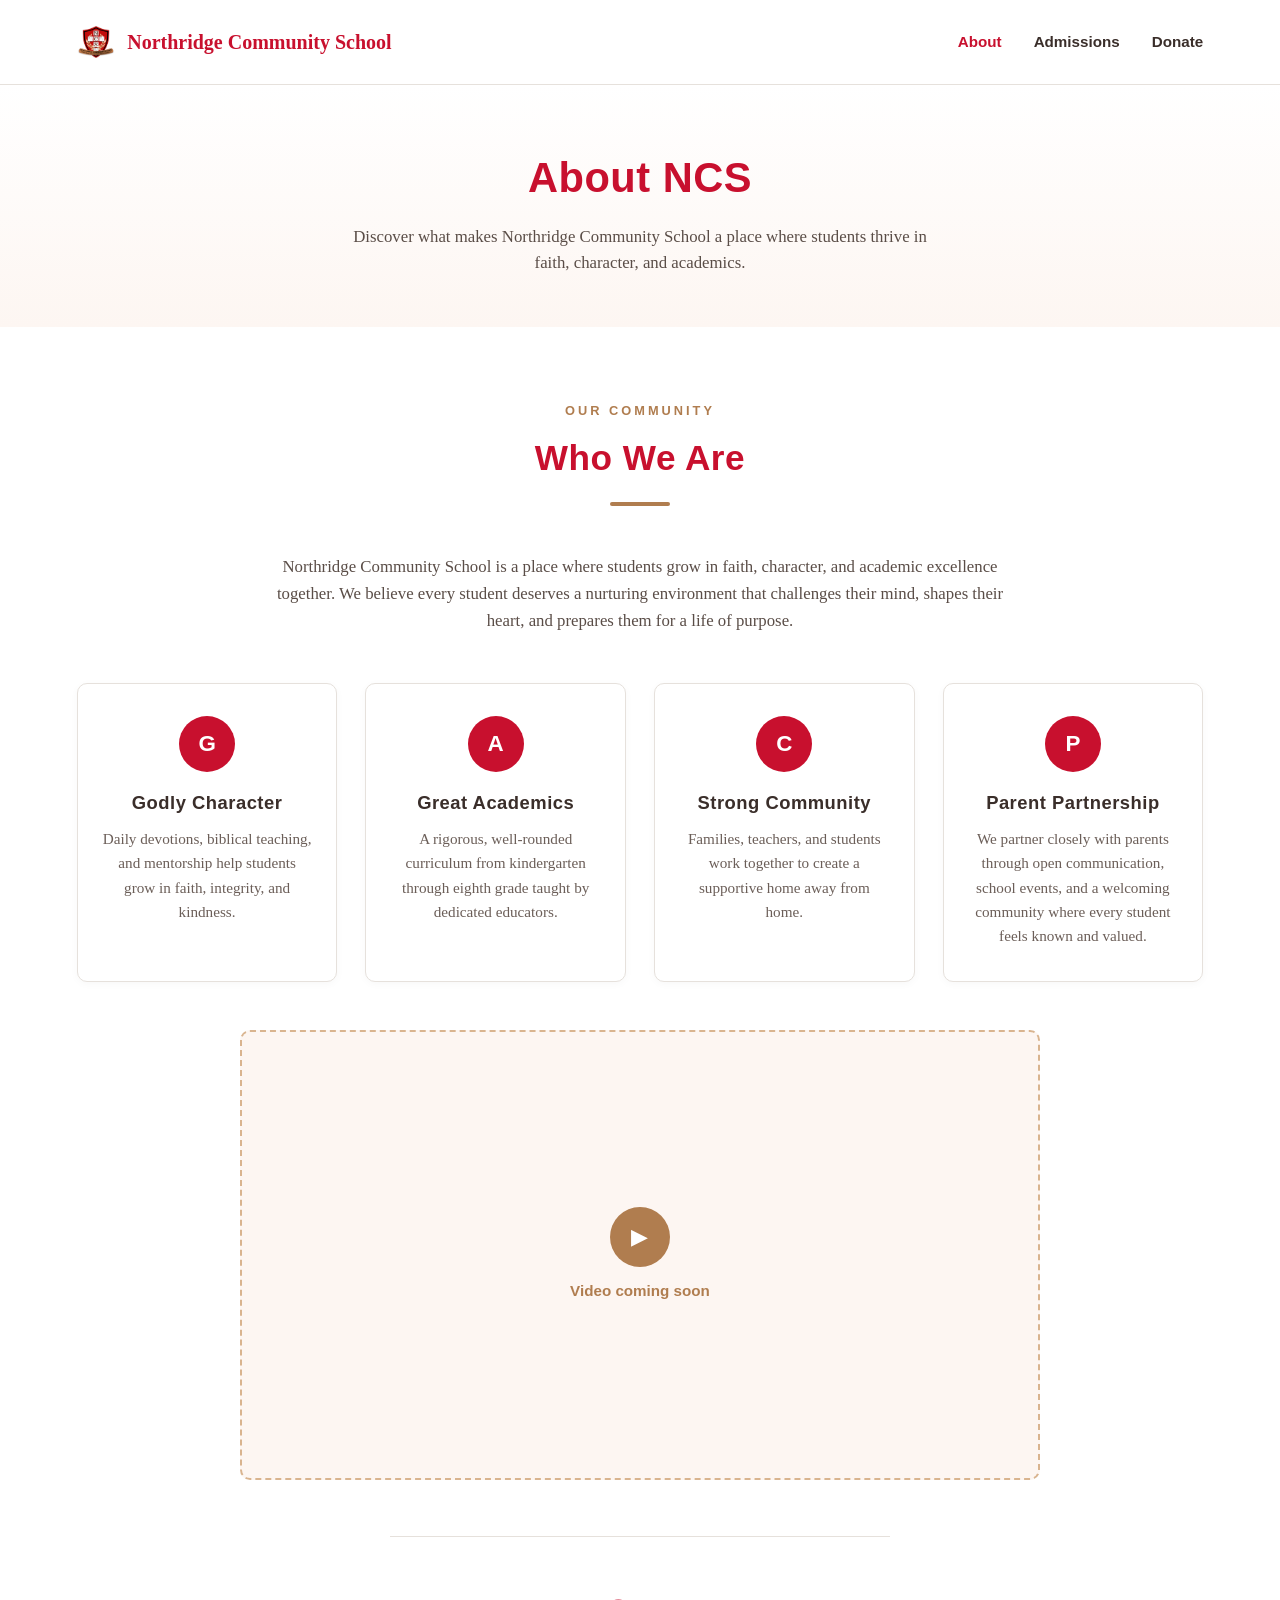
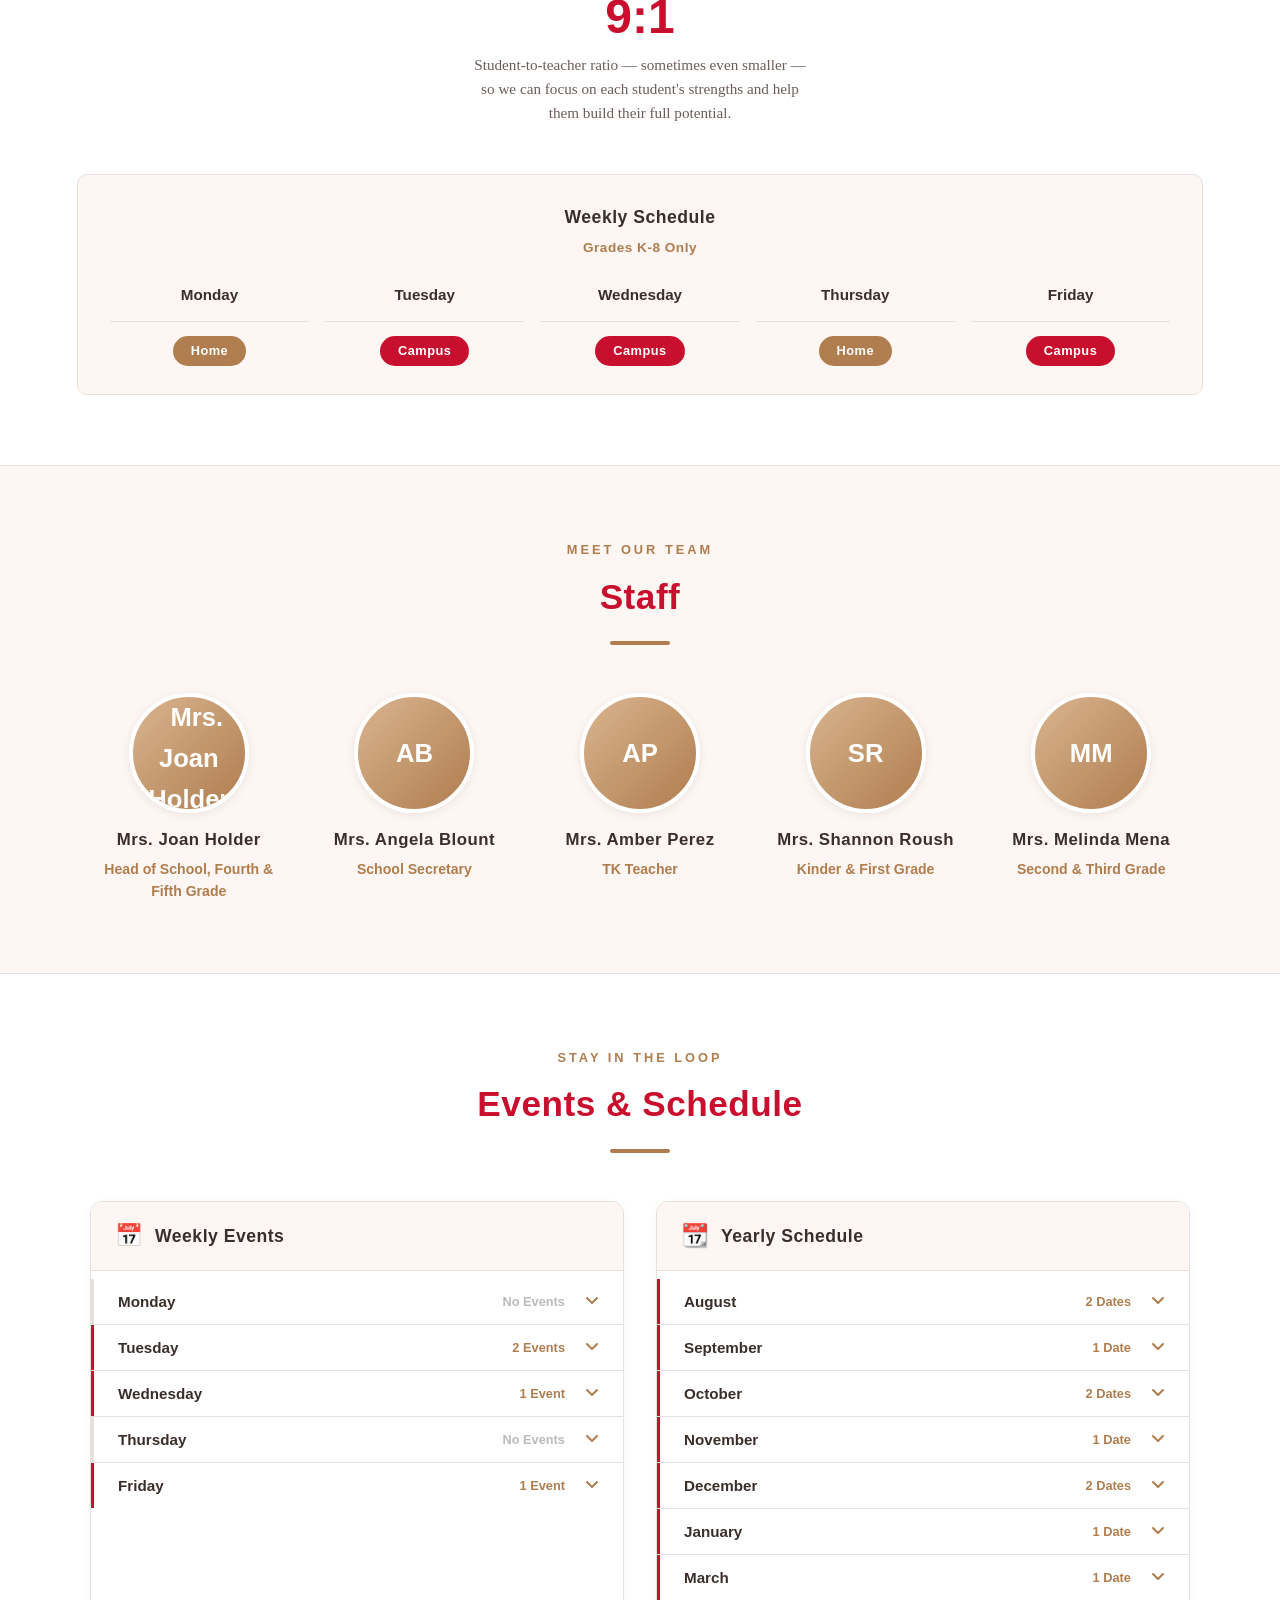
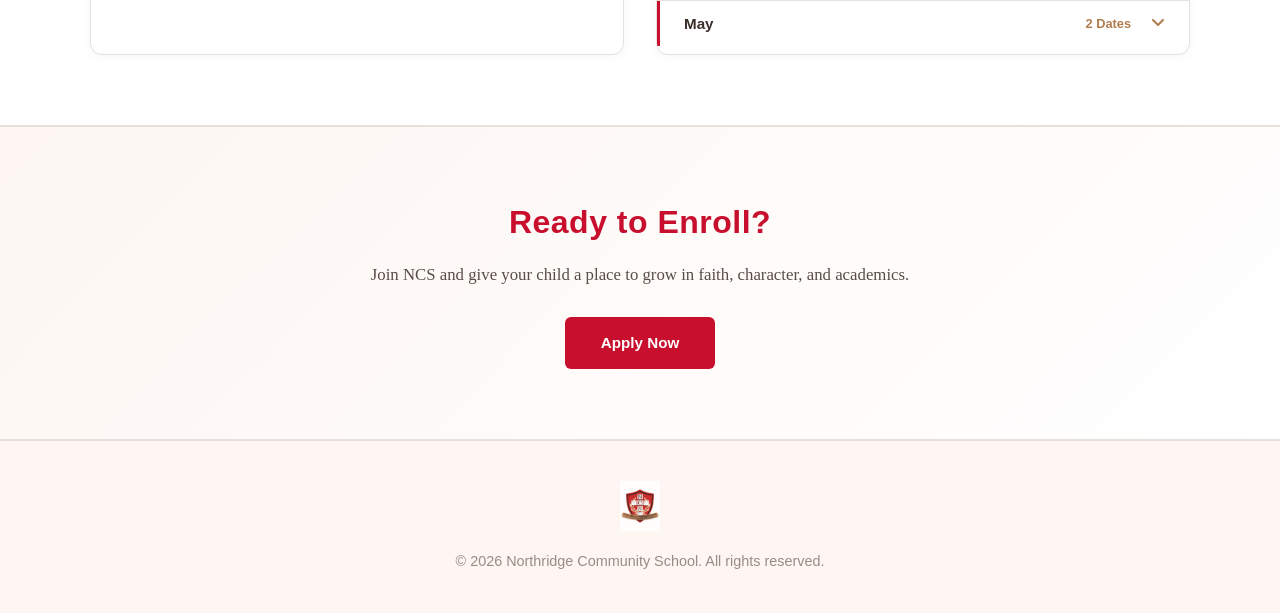
==== about.html @ 5a65f4a2 "Add files via upload" ====
<!DOCTYPE html>
<html lang="en">
<head>
<meta charset="UTF-8">
<meta name="viewport" content="width=device-width, initial-scale=1.0">
<title>About NCS | Northridge Community School</title>
<link rel="stylesheet" href="styles.css">
</head>
<body>

<nav>
  <div class="brand">
    <img src="logo.png" alt="NCS Crest">
    <span>Northridge Community School</span>
  </div>
  <ul class="nav-links" id="navLinks">
    <li><a href="about.html" class="active">About</a></li>
    <li><a href="admissions.html">Admissions</a></li>
    <li><a href="index.html#donate">Donate</a></li>
  </ul>
  <button class="menu-toggle" id="menuToggle" aria-label="Toggle navigation" aria-expanded="false">
    <span></span><span></span><span></span>
  </button>
</nav>

<div class="page-header">
  <h1>About NCS</h1>
  <p>Discover what makes Northridge Community School a place where students thrive in faith, character, and academics.</p>
</div>

<!-- ABOUT CARDS -->
<section id="about">
  <div class="section-header">
    <span class="eyebrow">Our Community</span>
    <h2>Who We Are</h2>
    <div class="divider"></div>
  </div>
  <p class="about-intro">Northridge Community School is a place where students grow in faith, character, and academic excellence together. We believe every student deserves a nurturing environment that challenges their mind, shapes their heart, and prepares them for a life of purpose.</p>
  <div class="about-grid">
    <div class="about-card">
      <div class="icon">G</div>
      <h3>Godly Character</h3>
      <p>Daily devotions, biblical teaching, and mentorship help students grow in faith, integrity, and kindness.</p>
    </div>
    <div class="about-card">
      <div class="icon">A</div>
      <h3>Great Academics</h3>
      <p>A rigorous, well-rounded curriculum from kindergarten through eighth grade taught by dedicated educators.</p>
    </div>
    <div class="about-card">
      <div class="icon">C</div>
      <h3>Strong Community</h3>
      <p>Families, teachers, and students work together to create a supportive home away from home.</p>
    </div>
    <div class="about-card">
      <div class="icon">P</div>
      <h3>Parent Partnership</h3>
      <p>We partner closely with parents through open communication, school events, and a welcoming community where every student feels known and valued.</p>
    </div>
  </div>

  <div class="video-placeholder">
    <div class="video-placeholder-inner">
      <div class="video-icon">▶</div>
      <p>Video coming soon</p>
    </div>
  </div>

  <div class="stats-banner">
    <div class="stat-item">
      <div class="stat-number" id="ratioCount" data-target="10">0<span>:1</span></div>
      <p>Student-to-teacher ratio — sometimes even smaller — so we can focus on each student's strengths and help them build their full potential.</p>
    </div>
  </div>

  <div class="schedule-bar">
    <h3>Weekly Schedule</h3>
    <p class="schedule-subtitle">Grades K-8 Only</p>
    <div class="schedule-table">
      <div class="schedule-item"><span class="day-name">Monday</span><span class="day-tag home">Home</span></div>
      <div class="schedule-item"><span class="day-name">Tuesday</span><span class="day-tag campus">Campus</span></div>
      <div class="schedule-item"><span class="day-name">Wednesday</span><span class="day-tag campus">Campus</span></div>
      <div class="schedule-item"><span class="day-name">Thursday</span><span class="day-tag home">Home</span></div>
      <div class="schedule-item"><span class="day-name">Friday</span><span class="day-tag campus">Campus</span></div>
    </div>
  </div>
</section>

<!-- STAFF -->
<section id="staff" class="section-alt">
  <div class="section-header">
    <span class="eyebrow">Meet Our Team</span>
    <h2>Staff</h2>
    <div class="divider"></div>
  </div>
  <div class="staff-grid">
    <div class="staff-card">
      <div class="staff-photo"><img src="holder.jpeg" alt="Mrs. Joan Holder"></div>
      <h3>Mrs. Joan Holder</h3>
      <p>Head of School, Fourth &amp; Fifth Grade</p>
    </div>
    <div class="staff-card">
      <div class="staff-photo">AB</div>
      <h3>Mrs. Angela Blount</h3>
      <p>School Secretary</p>
    </div>
    <div class="staff-card">
      <div class="staff-photo">AP</div>
      <h3>Mrs. Amber Perez</h3>
      <p>TK Teacher</p>
    </div>
    <div class="staff-card">
      <div class="staff-photo">SR</div>
      <h3>Mrs. Shannon Roush</h3>
      <p>Kinder &amp; First Grade</p>
    </div>
    <div class="staff-card">
      <div class="staff-photo">MM</div>
      <h3>Mrs. Melinda Mena</h3>
      <p>Second &amp; Third Grade</p>
    </div>
  </div>
</section>

<!-- EVENTS & SCHEDULE -->
<section id="events-schedule" class="events-section">
  <div class="section-header">
    <span class="eyebrow">Stay In The Loop</span>
    <h2>Events &amp; Schedule</h2>
    <div class="divider"></div>
  </div>
  <div class="events-grid">

    <div class="accordion-card">
      <div class="accordion-card-header">
        <div class="accordion-card-icon">📅</div>
        <h3>Weekly Events</h3>
      </div>
      <div class="accordion-list">
        <div class="accordion-item">
          <button class="accordion-trigger" aria-expanded="false">
            <span class="accordion-day-label">Monday</span>
            <span class="accordion-meta">No Events</span>
            <svg class="accordion-arrow" width="14" height="14" viewBox="0 0 14 14" fill="none"><path d="M2 4L7 9L12 4" stroke="currentColor" stroke-width="2" stroke-linecap="round" stroke-linejoin="round"/></svg>
          </button>
          <div class="accordion-body"><p class="accordion-empty">Nothing scheduled — Home day.</p></div>
        </div>
        <div class="accordion-item has-event">
          <button class="accordion-trigger" aria-expanded="false">
            <span class="accordion-day-label">Tuesday</span>
            <span class="accordion-meta">2 Events</span>
            <svg class="accordion-arrow" width="14" height="14" viewBox="0 0 14 14" fill="none"><path d="M2 4L7 9L12 4" stroke="currentColor" stroke-width="2" stroke-linecap="round" stroke-linejoin="round"/></svg>
          </button>
          <div class="accordion-body">
            <div class="event-item"><span class="event-time">8:00 AM</span><div><strong>Chapel Service</strong><p>All students K–8</p></div></div>
            <div class="event-item"><span class="event-time">2:30 PM</span><div><strong>Parent Pick-Up</strong><p>Regular dismissal</p></div></div>
          </div>
        </div>
        <div class="accordion-item has-event">
          <button class="accordion-trigger" aria-expanded="false">
            <span class="accordion-day-label">Wednesday</span>
            <span class="accordion-meta">1 Event</span>
            <svg class="accordion-arrow" width="14" height="14" viewBox="0 0 14 14" fill="none"><path d="M2 4L7 9L12 4" stroke="currentColor" stroke-width="2" stroke-linecap="round" stroke-linejoin="round"/></svg>
          </button>
          <div class="accordion-body">
            <div class="event-item"><span class="event-time">1:00 PM</span><div><strong>Science Fair Prep</strong><p>Grades 4–8, Room 12</p></div></div>
          </div>
        </div>
        <div class="accordion-item">
          <button class="accordion-trigger" aria-expanded="false">
            <span class="accordion-day-label">Thursday</span>
            <span class="accordion-meta">No Events</span>
            <svg class="accordion-arrow" width="14" height="14" viewBox="0 0 14 14" fill="none"><path d="M2 4L7 9L12 4" stroke="currentColor" stroke-width="2" stroke-linecap="round" stroke-linejoin="round"/></svg>
          </button>
          <div class="accordion-body"><p class="accordion-empty">Nothing scheduled — Home day.</p></div>
        </div>
        <div class="accordion-item has-event">
          <button class="accordion-trigger" aria-expanded="false">
            <span class="accordion-day-label">Friday</span>
            <span class="accordion-meta">1 Event</span>
            <svg class="accordion-arrow" width="14" height="14" viewBox="0 0 14 14" fill="none"><path d="M2 4L7 9L12 4" stroke="currentColor" stroke-width="2" stroke-linecap="round" stroke-linejoin="round"/></svg>
          </button>
          <div class="accordion-body">
            <div class="event-item"><span class="event-time">9:00 AM</span><div><strong>Spelling Bee</strong><p>Gymnasium, all grades</p></div></div>
          </div>
        </div>
      </div>
    </div>

    <div class="accordion-card">
      <div class="accordion-card-header">
        <div class="accordion-card-icon">📆</div>
        <h3>Yearly Schedule</h3>
      </div>
      <div class="accordion-list">
        <div class="accordion-item has-event">
          <button class="accordion-trigger" aria-expanded="false">
            <span class="accordion-day-label">August</span>
            <span class="accordion-meta">2 Dates</span>
            <svg class="accordion-arrow" width="14" height="14" viewBox="0 0 14 14" fill="none"><path d="M2 4L7 9L12 4" stroke="currentColor" stroke-width="2" stroke-linecap="round" stroke-linejoin="round"/></svg>
          </button>
          <div class="accordion-body">
            <div class="event-item"><span class="event-badge">🏫</span><div><strong>First Day of School</strong><p>Aug 20</p></div></div>
            <div class="event-item"><span class="event-badge">📝</span><div><strong>Parent Orientation</strong><p>Aug 16</p></div></div>
          </div>
        </div>
        <div class="accordion-item has-event">
          <button class="accordion-trigger" aria-expanded="false">
            <span class="accordion-day-label">September</span>
            <span class="accordion-meta">1 Date</span>
            <svg class="accordion-arrow" width="14" height="14" viewBox="0 0 14 14" fill="none"><path d="M2 4L7 9L12 4" stroke="currentColor" stroke-width="2" stroke-linecap="round" stroke-linejoin="round"/></svg>
          </button>
          <div class="accordion-body">
            <div class="event-item"><span class="event-badge">🎉</span><div><strong>Labor Day — No School</strong><p>Sep 1</p></div></div>
          </div>
        </div>
        <div class="accordion-item has-event">
          <button class="accordion-trigger" aria-expanded="false">
            <span class="accordion-day-label">October</span>
            <span class="accordion-meta">2 Dates</span>
            <svg class="accordion-arrow" width="14" height="14" viewBox="0 0 14 14" fill="none"><path d="M2 4L7 9L12 4" stroke="currentColor" stroke-width="2" stroke-linecap="round" stroke-linejoin="round"/></svg>
          </button>
          <div class="accordion-body">
            <div class="event-item"><span class="event-badge">📸</span><div><strong>Picture Day</strong><p>Oct 3</p></div></div>
            <div class="event-item"><span class="event-badge">🍂</span><div><strong>Fall Break</strong><p>Oct 13–17</p></div></div>
          </div>
        </div>
        <div class="accordion-item has-event">
          <button class="accordion-trigger" aria-expanded="false">
            <span class="accordion-day-label">November</span>
            <span class="accordion-meta">1 Date</span>
            <svg class="accordion-arrow" width="14" height="14" viewBox="0 0 14 14" fill="none"><path d="M2 4L7 9L12 4" stroke="currentColor" stroke-width="2" stroke-linecap="round" stroke-linejoin="round"/></svg>
          </button>
          <div class="accordion-body">
            <div class="event-item"><span class="event-badge">🦃</span><div><strong>Thanksgiving Break</strong><p>Nov 24–28</p></div></div>
          </div>
        </div>
        <div class="accordion-item has-event">
          <button class="accordion-trigger" aria-expanded="false">
            <span class="accordion-day-label">December</span>
            <span class="accordion-meta">2 Dates</span>
            <svg class="accordion-arrow" width="14" height="14" viewBox="0 0 14 14" fill="none"><path d="M2 4L7 9L12 4" stroke="currentColor" stroke-width="2" stroke-linecap="round" stroke-linejoin="round"/></svg>
          </button>
          <div class="accordion-body">
            <div class="event-item"><span class="event-badge">🎄</span><div><strong>Christmas Program</strong><p>Dec 12</p></div></div>
            <div class="event-item"><span class="event-badge">❄️</span><div><strong>Winter Break</strong><p>Dec 22 – Jan 2</p></div></div>
          </div>
        </div>
        <div class="accordion-item has-event">
          <button class="accordion-trigger" aria-expanded="false">
            <span class="accordion-day-label">January</span>
            <span class="accordion-meta">1 Date</span>
            <svg class="accordion-arrow" width="14" height="14" viewBox="0 0 14 14" fill="none"><path d="M2 4L7 9L12 4" stroke="currentColor" stroke-width="2" stroke-linecap="round" stroke-linejoin="round"/></svg>
          </button>
          <div class="accordion-body">
            <div class="event-item"><span class="event-badge">🏫</span><div><strong>School Resumes</strong><p>Jan 5</p></div></div>
          </div>
        </div>
        <div class="accordion-item has-event">
          <button class="accordion-trigger" aria-expanded="false">
            <span class="accordion-day-label">March</span>
            <span class="accordion-meta">1 Date</span>
            <svg class="accordion-arrow" width="14" height="14" viewBox="0 0 14 14" fill="none"><path d="M2 4L7 9L12 4" stroke="currentColor" stroke-width="2" stroke-linecap="round" stroke-linejoin="round"/></svg>
          </button>
          <div class="accordion-body">
            <div class="event-item"><span class="event-badge">🌸</span><div><strong>Spring Break</strong><p>Mar 23–27</p></div></div>
          </div>
        </div>
        <div class="accordion-item has-event">
          <button class="accordion-trigger" aria-expanded="false">
            <span class="accordion-day-label">May</span>
            <span class="accordion-meta">2 Dates</span>
            <svg class="accordion-arrow" width="14" height="14" viewBox="0 0 14 14" fill="none"><path d="M2 4L7 9L12 4" stroke="currentColor" stroke-width="2" stroke-linecap="round" stroke-linejoin="round"/></svg>
          </button>
          <div class="accordion-body">
            <div class="event-item"><span class="event-badge">🎓</span><div><strong>Graduation Ceremony</strong><p>May 22</p></div></div>
            <div class="event-item"><span class="event-badge">🏫</span><div><strong>Last Day of School</strong><p>May 28</p></div></div>
          </div>
        </div>
      </div>
    </div>

  </div>
</section>

<section class="enroll-cta">
  <h2>Ready to Enroll?</h2>
  <p>Join NCS and give your child a place to grow in faith, character, and academics.</p>
  <a href="admissions.html" class="btn-primary">Apply Now</a>
</section>

<footer>
  <img class="crest-small" src="logo.png" alt="NCS Crest">
  <p>&copy; 2026 Northridge Community School. All rights reserved.</p>
</footer>

<script src="shared.js"></script>
</body>
</html>
---- styles.css ----
:root{
  --red:#C8102E;
  --bronze:#B07D4F;
  --bronze-light:#D9B48F;
  --cream:#FFFFFF;
  --ink:#3A2E2A;
  --grey-line:#E6E1DC;
}
*{box-sizing:border-box;margin:0;padding:0;}
html{overflow-x:hidden;}
body{font-family:'Georgia','Times New Roman',serif;color:var(--ink);background:#fff;line-height:1.6;overflow-x:hidden;width:100%;}
h1,h2,h3{font-family:'Trebuchet MS','Helvetica Neue',sans-serif;font-weight:700;letter-spacing:0.5px;}

/* NAV */
nav{display:flex;align-items:center;justify-content:space-between;padding:18px 6%;background:#fff;border-bottom:1px solid var(--grey-line);position:sticky;top:0;z-index:100;}
.brand{display:flex;align-items:center;gap:12px;}
.brand img{height:48px;}
.brand span{font-size:1.25rem;color:var(--red);font-weight:700;}
.nav-links{display:flex;gap:32px;list-style:none;}
.nav-links a{text-decoration:none;color:var(--ink);font-family:'Trebuchet MS',sans-serif;font-size:0.95rem;font-weight:600;transition:color 0.2s;}
.nav-links a:hover,.nav-links a.active{color:var(--red);}
.menu-toggle{display:none;flex-direction:column;gap:5px;background:none;border:none;cursor:pointer;padding:8px;}
.menu-toggle span{display:block;width:24px;height:3px;background:var(--red);border-radius:2px;transition:transform 0.2s,opacity 0.2s;}
.menu-toggle.open span:nth-child(1){transform:translateY(8px) rotate(45deg);}
.menu-toggle.open span:nth-child(2){opacity:0;}
.menu-toggle.open span:nth-child(3){transform:translateY(-8px) rotate(-45deg);}

/* PAGE HEADER */
.page-header{text-align:center;padding:60px 6% 50px;background:linear-gradient(180deg,#fff 0%,#fdf6f2 100%);}
.page-header h1{font-size:2.6rem;color:var(--red);margin-bottom:12px;}
.page-header p{font-size:1.05rem;color:#5a4d47;max-width:600px;margin:0 auto;}

/* SECTIONS */
section{padding:70px 6%;}
.section-alt{background:#fdf6f2;border-top:1px solid var(--grey-line);border-bottom:1px solid var(--grey-line);}
.section-tuition{background:#fff;border-top:4px solid var(--bronze);border-bottom:4px solid var(--bronze);box-shadow:inset 0 12px 24px -20px rgba(176,125,79,0.4),inset 0 -12px 24px -20px rgba(176,125,79,0.4);}
.section-header{text-align:center;margin-bottom:48px;}
.section-header .eyebrow{display:inline-block;color:var(--bronze);font-family:'Trebuchet MS',sans-serif;font-weight:700;font-size:0.8rem;letter-spacing:3px;text-transform:uppercase;margin-bottom:8px;}
.section-header h2{font-size:2.2rem;color:var(--red);}
.divider{width:60px;height:4px;background:var(--bronze);margin:16px auto 0;border-radius:2px;}

/* BUTTONS */
.btn-primary{background:var(--red);color:#fff;}
.btn-secondary{background:#fff;color:var(--bronze);border:2px solid var(--bronze);}

/* ABOUT */
.about-grid{display:grid;grid-template-columns:repeat(4,1fr);gap:28px;max-width:1200px;margin:0 auto;}
.about-card{background:#fff;border:1px solid var(--grey-line);border-radius:10px;padding:32px 24px;text-align:center;box-shadow:0 2px 8px rgba(0,0,0,0.03);}
.about-card .icon{width:56px;height:56px;margin:0 auto 16px;border-radius:50%;background:var(--red);display:flex;align-items:center;justify-content:center;color:#fff;font-size:1.4rem;font-family:'Trebuchet MS',sans-serif;font-weight:700;}
.about-card h3{color:var(--ink);margin-bottom:10px;font-size:1.15rem;}
.about-card p{font-size:0.95rem;color:#6b5e58;}
.about-intro{max-width:760px;margin:0 auto 48px;text-align:center;font-size:1.05rem;color:#5a4d47;}

/* VIDEO PLACEHOLDER */
.video-placeholder{max-width:800px;margin:48px auto 0;aspect-ratio:16/9;background:#fdf6f2;border:2px dashed var(--bronze-light);border-radius:10px;display:flex;align-items:center;justify-content:center;}
.video-placeholder-inner{text-align:center;color:var(--bronze);}
.video-icon{width:60px;height:60px;border-radius:50%;background:var(--bronze);color:#fff;display:flex;align-items:center;justify-content:center;font-size:1.4rem;margin:0 auto 12px;}
.video-placeholder-inner p{font-family:'Trebuchet MS',sans-serif;font-weight:600;font-size:0.95rem;}

/* STATS BANNER */
.stats-banner{max-width:500px;margin:56px auto 0;display:grid;grid-template-columns:1fr;gap:32px;padding-top:48px;border-top:1px solid var(--grey-line);}
.stat-item{text-align:center;padding:8px 16px;}
.stat-number{font-family:'Trebuchet MS',sans-serif;font-weight:700;font-size:3rem;color:var(--red);line-height:1;margin-bottom:12px;display:inline-block;transition:transform 0.2s;}
.stat-number.pop{animation:stat-pop 0.5s ease;}
@keyframes stat-pop{0%{transform:scale(1);}40%{transform:scale(1.25);color:var(--bronze);}100%{transform:scale(1);}}
.stat-item p{font-size:0.95rem;color:#6b5e58;max-width:340px;margin:0 auto;}

/* WEEKLY SCHEDULE BAR */
.schedule-bar{max-width:1200px;margin:40px auto 0;background:#fdf6f2;border:1px solid var(--grey-line);border-radius:10px;padding:28px 32px;}
.schedule-bar h3{text-align:center;color:var(--ink);font-size:1.1rem;margin-bottom:6px;}
.schedule-subtitle{text-align:center;color:var(--bronze);font-family:'Trebuchet MS',sans-serif;font-weight:600;font-size:0.85rem;letter-spacing:0.5px;margin-bottom:24px;}
.schedule-table{display:grid;grid-template-columns:repeat(5,1fr);gap:0 16px;}
.schedule-item{display:flex;flex-direction:column;align-items:center;gap:14px;}
.schedule-item .day-name{font-family:'Trebuchet MS',sans-serif;font-weight:700;font-size:0.95rem;color:var(--ink);padding-bottom:14px;border-bottom:1px solid var(--grey-line);width:100%;text-align:center;}
.day-tag{display:inline-block;padding:5px 18px;border-radius:20px;font-size:0.8rem;font-weight:700;letter-spacing:0.5px;font-family:'Trebuchet MS',sans-serif;}
.day-tag.home{background:var(--bronze);color:#fff;}
.day-tag.campus{background:var(--red);color:#fff;box-shadow:0 0 0 0 rgba(200,16,46,0.55);animation:campus-pulse 2.4s ease-out infinite;}
@keyframes campus-pulse{0%{box-shadow:0 0 0 0 rgba(200,16,46,0.55);}70%{box-shadow:0 0 0 8px rgba(200,16,46,0);}100%{box-shadow:0 0 0 0 rgba(200,16,46,0);}}
@media(prefers-reduced-motion:reduce){.day-tag.campus{animation:none;box-shadow:0 0 0 4px rgba(200,16,46,0.15);}}

/* STAFF */
.staff-grid{display:grid;grid-template-columns:repeat(auto-fit,minmax(180px,1fr));gap:28px;max-width:1100px;margin:0 auto;justify-content:center;}
.staff-card{text-align:center;}
.staff-photo{width:120px;height:120px;border-radius:50%;margin:0 auto 14px;background:linear-gradient(135deg,var(--bronze-light),var(--bronze));display:flex;align-items:center;justify-content:center;color:#fff;font-family:'Trebuchet MS',sans-serif;font-size:1.6rem;font-weight:700;border:4px solid #fff;box-shadow:0 2px 10px rgba(0,0,0,0.08);overflow:hidden;}
.staff-photo img{width:100%;height:100%;object-fit:cover;object-position:center 25%;}
.staff-card h3{font-size:1.05rem;color:var(--ink);margin-bottom:4px;}
.staff-card p{font-size:0.88rem;color:var(--bronze);font-family:'Trebuchet MS',sans-serif;font-weight:600;}

/* EVENTS & SCHEDULE */
.events-section{background:#fff;border-bottom:1px solid var(--grey-line);}
.events-grid{display:grid;grid-template-columns:repeat(2,1fr);gap:32px;max-width:1100px;margin:0 auto;}
.accordion-card{background:#fff;border:1px solid var(--grey-line);border-radius:12px;overflow:hidden;box-shadow:0 2px 10px rgba(0,0,0,0.04);}
.accordion-card-header{display:flex;align-items:center;gap:12px;padding:20px 24px;border-bottom:1px solid var(--grey-line);background:#fdf6f2;}
.accordion-card-icon{font-size:1.4rem;line-height:1;}
.accordion-card-header h3{font-size:1.1rem;color:var(--ink);margin:0;}
.accordion-list{padding:8px 0;}
.accordion-item{border-bottom:1px solid var(--grey-line);}
.accordion-item:last-child{border-bottom:none;}
.accordion-trigger{width:100%;display:flex;align-items:center;gap:12px;padding:14px 24px;background:none;border:none;cursor:pointer;text-align:left;transition:background 0.15s;}
.accordion-trigger:hover{background:#fdf6f2;}
.accordion-item.has-event .accordion-trigger{border-left:3px solid var(--red);}
.accordion-item:not(.has-event) .accordion-trigger{border-left:3px solid var(--grey-line);}
.accordion-day-label{font-family:'Trebuchet MS',sans-serif;font-weight:700;font-size:0.95rem;color:var(--ink);flex:1;}
.accordion-meta{font-size:0.8rem;color:var(--bronze);font-family:'Trebuchet MS',sans-serif;font-weight:600;margin-right:8px;}
.accordion-item:not(.has-event) .accordion-meta{color:#bbb;}
.accordion-arrow{flex-shrink:0;color:var(--bronze);transition:transform 0.25s ease;}
.accordion-trigger[aria-expanded="true"] .accordion-arrow{transform:rotate(180deg);}
.accordion-body{max-height:0;overflow:hidden;transition:max-height 0.3s ease,padding 0.3s ease;padding:0 24px;}
.accordion-body.open{max-height:400px;padding:12px 24px 16px;}
.accordion-empty{font-size:0.88rem;color:#aaa;font-style:italic;margin:0;}
.event-item{display:flex;align-items:flex-start;gap:14px;padding:8px 0;border-bottom:1px solid var(--grey-line);}
.event-item:last-child{border-bottom:none;}
.event-time{font-family:'Trebuchet MS',sans-serif;font-size:0.78rem;font-weight:700;color:var(--red);background:#fff0f2;padding:3px 8px;border-radius:4px;white-space:nowrap;flex-shrink:0;margin-top:2px;}
.event-badge{font-size:1.1rem;flex-shrink:0;margin-top:2px;}
.event-item strong{font-family:'Trebuchet MS',sans-serif;font-size:0.92rem;color:var(--ink);display:block;margin-bottom:2px;}
.event-item p{font-size:0.82rem;color:#888;margin:0;}

/* ADMISSIONS */
.admissions-wrap{max-width:1000px;margin:0 auto;display:grid;grid-template-columns:1.1fr 0.9fr;gap:48px;align-items:center;}
.steps{list-style:none;counter-reset:step;}
.steps li{counter-increment:step;display:flex;gap:18px;margin-bottom:28px;}
.steps li::before{content:counter(step);flex-shrink:0;width:40px;height:40px;border-radius:50%;background:var(--bronze);color:#fff;display:flex;align-items:center;justify-content:center;font-family:'Trebuchet MS',sans-serif;font-weight:700;}
.steps h3{font-size:1.1rem;margin-bottom:4px;color:var(--ink);}
.steps p{font-size:0.95rem;color:#6b5e58;}
.admissions-card{background:#fff;border:1px solid var(--grey-line);border-radius:10px;padding:36px 28px;box-shadow:0 2px 10px rgba(0,0,0,0.04);}
.admissions-card h3{color:var(--red);margin-bottom:18px;font-size:1.3rem;}
.admissions-card ul{list-style:none;margin-bottom:24px;}
.admissions-card ul li{padding:8px 0;border-bottom:1px solid var(--grey-line);display:flex;justify-content:space-between;font-size:0.95rem;}
.admissions-card ul li span:last-child{color:var(--bronze);font-weight:700;}
.admissions-card a{display:block;text-align:center;background:var(--red);color:#fff;padding:14px;border-radius:6px;text-decoration:none;font-family:'Trebuchet MS',sans-serif;font-weight:700;}

/* TUITION */
.tuition-grid{display:grid;grid-template-columns:repeat(2,1fr);gap:32px;max-width:800px;margin:0 auto 32px;}
.tuition-card{background:#fdf6f2;border:1px solid var(--grey-line);border-radius:10px;padding:32px 28px;text-align:center;}
.tuition-grade{font-family:'Trebuchet MS',sans-serif;font-weight:700;color:var(--ink);font-size:1.05rem;margin-bottom:12px;}
.tuition-amount{font-family:'Trebuchet MS',sans-serif;font-weight:700;font-size:2.4rem;color:var(--red);margin-bottom:14px;}
.tuition-amount span{font-size:1rem;font-weight:600;color:var(--bronze);}
.tuition-card p{font-size:0.92rem;color:#6b5e58;}
.tuition-card-wide{max-width:800px;margin:0 auto 32px;padding:28px 36px;}
.tuition-wide-main{display:flex;align-items:center;justify-content:space-between;gap:24px;text-align:left;}
.tuition-wide-text .tuition-grade{margin-bottom:6px;}
.tuition-wide-text p{margin:0;}
.tuition-card-wide .tuition-amount{margin-bottom:0;flex-shrink:0;white-space:nowrap;}
.tuition-card-wide .tuition-toggle{margin:18px auto 0;}
.tuition-toggle{display:flex;align-items:center;justify-content:center;gap:8px;margin:18px auto 0;background:#fff;border:2px solid var(--bronze);color:var(--bronze);font-family:'Trebuchet MS',sans-serif;font-weight:700;font-size:0.85rem;padding:9px 20px;border-radius:24px;cursor:pointer;transition:background 0.2s,color 0.2s;animation:toggle-attention 2.5s ease-in-out infinite;}
.tuition-toggle:hover,.tuition-toggle[aria-expanded="true"]{background:var(--bronze);color:#fff;}
.tuition-arrow{transition:transform 0.25s ease;}
.tuition-toggle[aria-expanded="true"] .tuition-arrow{transform:rotate(180deg);}
@keyframes toggle-attention{0%,100%{box-shadow:0 0 0 0 rgba(176,125,79,0.35);}50%{box-shadow:0 0 0 8px rgba(176,125,79,0);}}
@media(prefers-reduced-motion:reduce){.tuition-toggle{animation:none;}}
.tuition-details{max-height:0;overflow:hidden;transition:max-height 0.3s ease,opacity 0.3s ease,margin-top 0.3s ease;opacity:0;margin-top:0;}
.tuition-details.open{max-height:120px;opacity:1;margin-top:16px;}
.tuition-details p{background:#fff;border:1px solid var(--grey-line);border-radius:8px;padding:12px 16px;font-size:0.9rem;color:var(--ink);}
.tuition-details strong{color:var(--red);}
.tuition-note{max-width:760px;margin:0 auto;text-align:center;border-top:1px solid var(--grey-line);padding-top:32px;}
.tuition-note h3{color:var(--red);font-size:1.2rem;margin-bottom:10px;}
.tuition-note p{font-size:0.95rem;color:#5a4d47;}

/* ENROLL CTA */
.enroll-cta{text-align:center;background:linear-gradient(135deg,#fdf6f2 0%,#fff 100%);border-top:1px solid var(--grey-line);border-bottom:1px solid var(--grey-line);}
.enroll-cta h2{font-size:2rem;color:var(--red);margin-bottom:14px;}
.enroll-cta p{max-width:560px;margin:0 auto 28px;font-size:1.05rem;color:#5a4d47;}
.enroll-cta a{display:inline-block;padding:14px 36px;border-radius:6px;font-family:'Trebuchet MS',sans-serif;font-weight:700;text-decoration:none;font-size:0.95rem;transition:transform 0.15s,box-shadow 0.15s;animation:enroll-pulse 2.6s ease-in-out infinite;}
.enroll-cta a:hover{transform:translateY(-2px);box-shadow:0 6px 14px rgba(0,0,0,0.12);}
@keyframes enroll-pulse{0%,100%{box-shadow:0 0 0 0 rgba(200,16,46,0.4);}50%{box-shadow:0 0 0 10px rgba(200,16,46,0);}}
@media(prefers-reduced-motion:reduce){.enroll-cta a{animation:none;}}

/* DONATE */
.donate-section{background:linear-gradient(180deg,#fdf6f2 0%,#fff 100%);text-align:center;}
.donate-section p.lead{max-width:640px;margin:0 auto 40px;font-size:1.05rem;color:#5a4d47;}
.donate-grid{display:grid;grid-template-columns:repeat(4,1fr);gap:24px;max-width:900px;margin:0 auto 36px;}
.donate-card{background:#fff;border:2px solid var(--grey-line);border-radius:10px;padding:32px 16px;cursor:pointer;transition:border-color 0.2s,transform 0.2s,box-shadow 0.2s;}
.donate-card:hover{border-color:var(--red);transform:translateY(-4px);box-shadow:0 8px 18px rgba(0,0,0,0.08);}
.donate-card .amount{font-family:'Trebuchet MS',sans-serif;font-size:2rem;font-weight:700;color:var(--red);margin-bottom:6px;}
.donate-card .label{font-size:0.85rem;color:var(--bronze);font-weight:600;font-family:'Trebuchet MS',sans-serif;text-transform:uppercase;letter-spacing:1px;}
.donate-custom{font-family:'Trebuchet MS',sans-serif;font-weight:700;background:none;border:2px solid var(--bronze);color:var(--bronze);padding:14px 36px;border-radius:6px;font-size:0.95rem;cursor:pointer;transition:all 0.2s;}
.donate-custom:hover{background:var(--bronze);color:#fff;}

/* FOOTER */
footer{background:#fdf6f2;border-top:1px solid var(--grey-line);padding:40px 6%;text-align:center;font-size:0.9rem;color:#9a8b84;font-family:'Trebuchet MS',sans-serif;}
footer .crest-small{height:50px;margin-bottom:12px;opacity:0.85;}

/* RESPONSIVE */
@media(max-width:900px){
  .about-grid,.staff-grid,.tuition-grid{grid-template-columns:repeat(2,1fr);}
  .admissions-wrap{grid-template-columns:1fr;}
  .donate-grid{grid-template-columns:repeat(2,1fr);}
  .menu-toggle{display:flex;}
  .nav-links{display:none;position:absolute;top:100%;left:0;right:0;flex-direction:column;background:#fff;border-bottom:1px solid var(--grey-line);padding:8px 6% 16px;gap:0;box-shadow:0 8px 16px rgba(0,0,0,0.05);}
  .nav-links.open{display:flex;}
  .nav-links li{border-top:1px solid var(--grey-line);}
  .nav-links a{display:block;padding:14px 4px;}
  .hero h1{font-size:2.2rem;}
  .schedule-table{gap:0 8px;}
  .schedule-item .day-name{font-size:0.85rem;}
  .day-tag{padding:5px 12px;font-size:0.75rem;}
  .events-grid{grid-template-columns:1fr;gap:20px;}
}
@media(max-width:600px){
  nav{padding:14px 5%;}
  .brand span{font-size:1.05rem;}
  .brand img{height:40px;}
  section{padding:48px 6%;}
  .section-header{margin-bottom:32px;}
  .section-header h2{font-size:1.7rem;}
  .about-grid,.tuition-grid,.donate-grid{grid-template-columns:1fr;gap:18px;}
  .about-card{padding:26px 20px;}
  .about-intro{font-size:0.98rem;margin-bottom:32px;}
  .video-placeholder{margin-top:32px;border-radius:8px;}
  .video-icon{width:48px;height:48px;font-size:1.1rem;}
  .schedule-bar{padding:22px 20px;margin-top:28px;}
  .schedule-table{display:flex;flex-direction:column;}
  .schedule-item{flex-direction:row;align-items:center;justify-content:space-between;gap:0;padding:12px 0;border-bottom:1px solid var(--grey-line);}
  .schedule-item:last-child{border-bottom:none;}
  .schedule-item .day-name{border-bottom:none;padding-bottom:0;width:auto;text-align:left;}
  .stats-banner{margin-top:36px;padding-top:32px;gap:28px;}
  .stat-number{font-size:2.4rem;}
  .admissions-wrap{gap:32px;}
  .steps li{gap:14px;margin-bottom:22px;}
  .steps li::before{width:34px;height:34px;font-size:0.9rem;}
  .admissions-card{padding:28px 22px;}
  .tuition-card{padding:26px 20px;}
  .tuition-amount{font-size:2rem;}
  .tuition-card-wide{padding:24px 20px;}
  .tuition-wide-main{flex-direction:column;align-items:center;text-align:center;gap:14px;}
  .tuition-wide-text p{text-align:center;}
  .staff-grid{grid-template-columns:none;grid-auto-flow:column;grid-auto-columns:140px;overflow-x:auto;gap:24px;margin:0 -6%;padding:4px 6% 12px;scroll-snap-type:x mandatory;-webkit-overflow-scrolling:touch;scrollbar-width:none;justify-content:flex-start;}
  .staff-grid::-webkit-scrollbar{display:none;}
  .staff-card{scroll-snap-align:start;flex-shrink:0;}
  .staff-photo{width:100px;height:100px;font-size:1.4rem;}
  .page-header{padding:40px 6% 36px;}
  .page-header h1{font-size:1.9rem;}
}
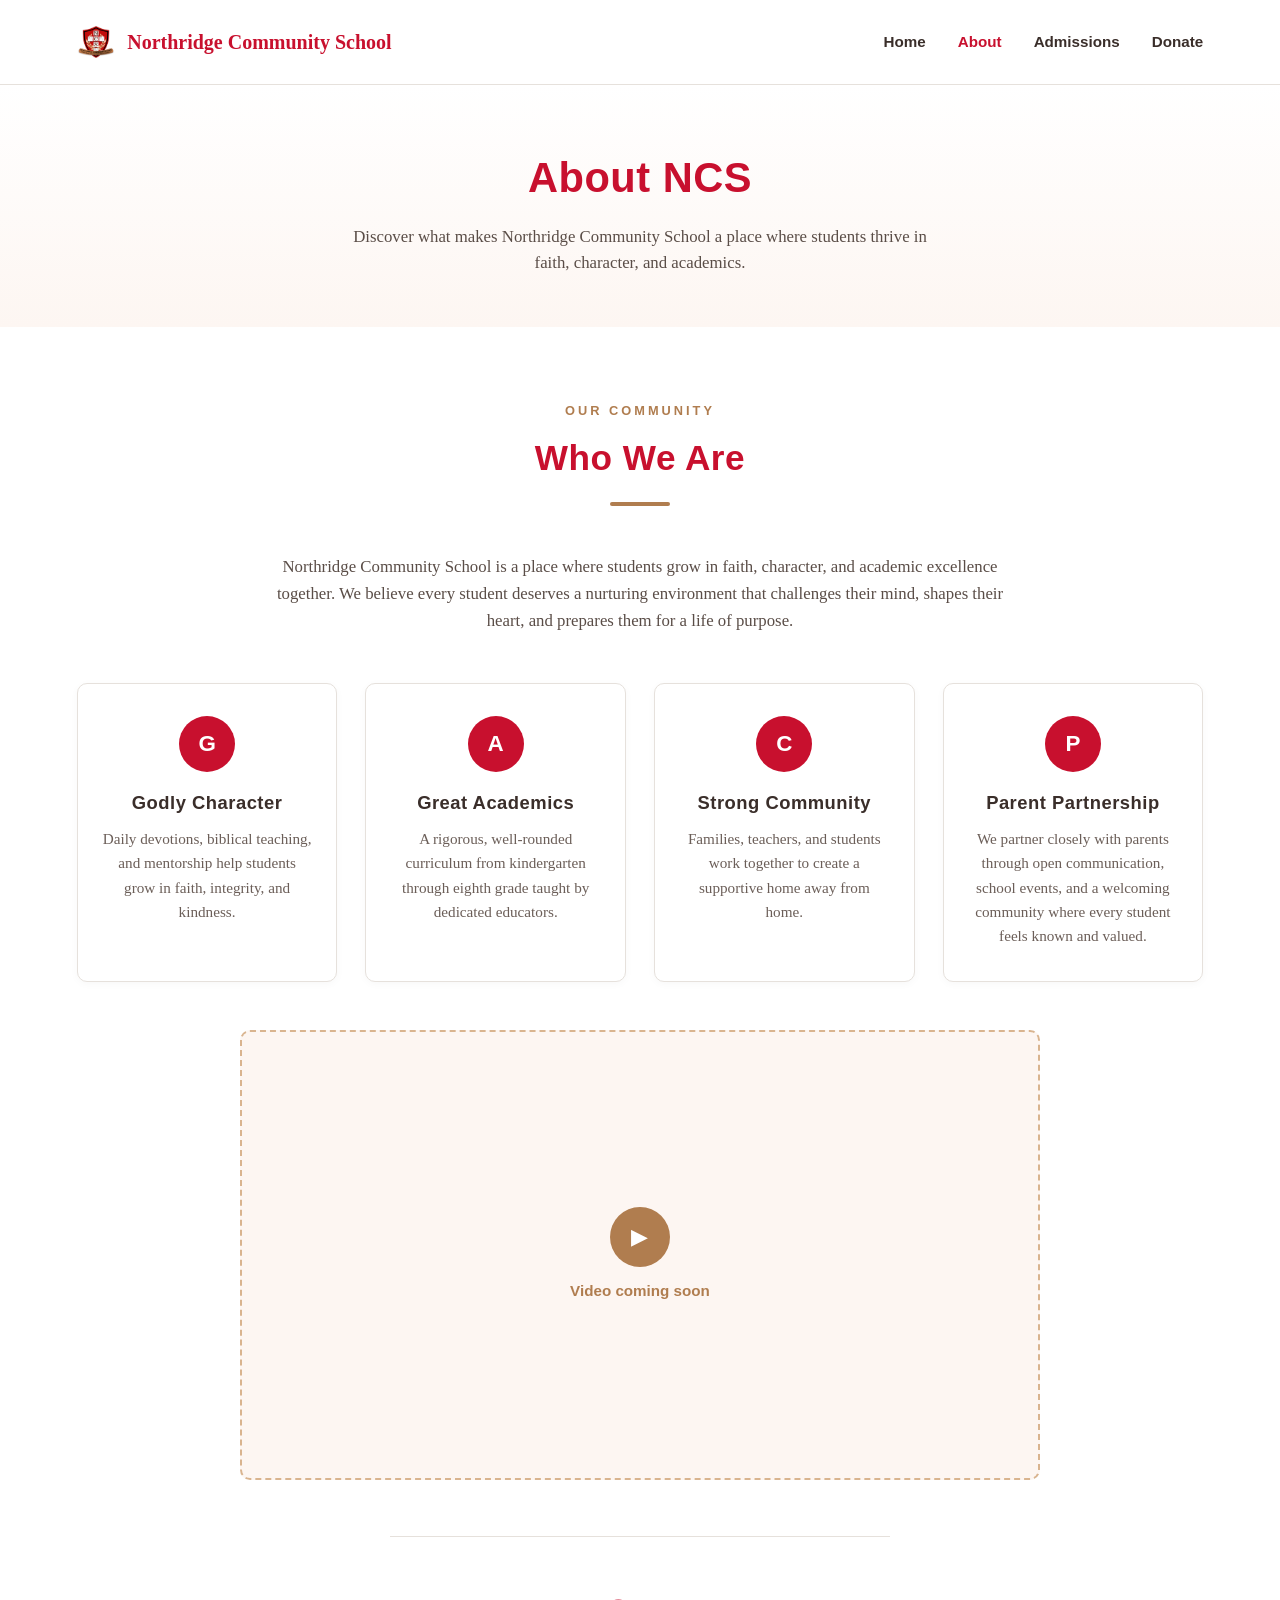
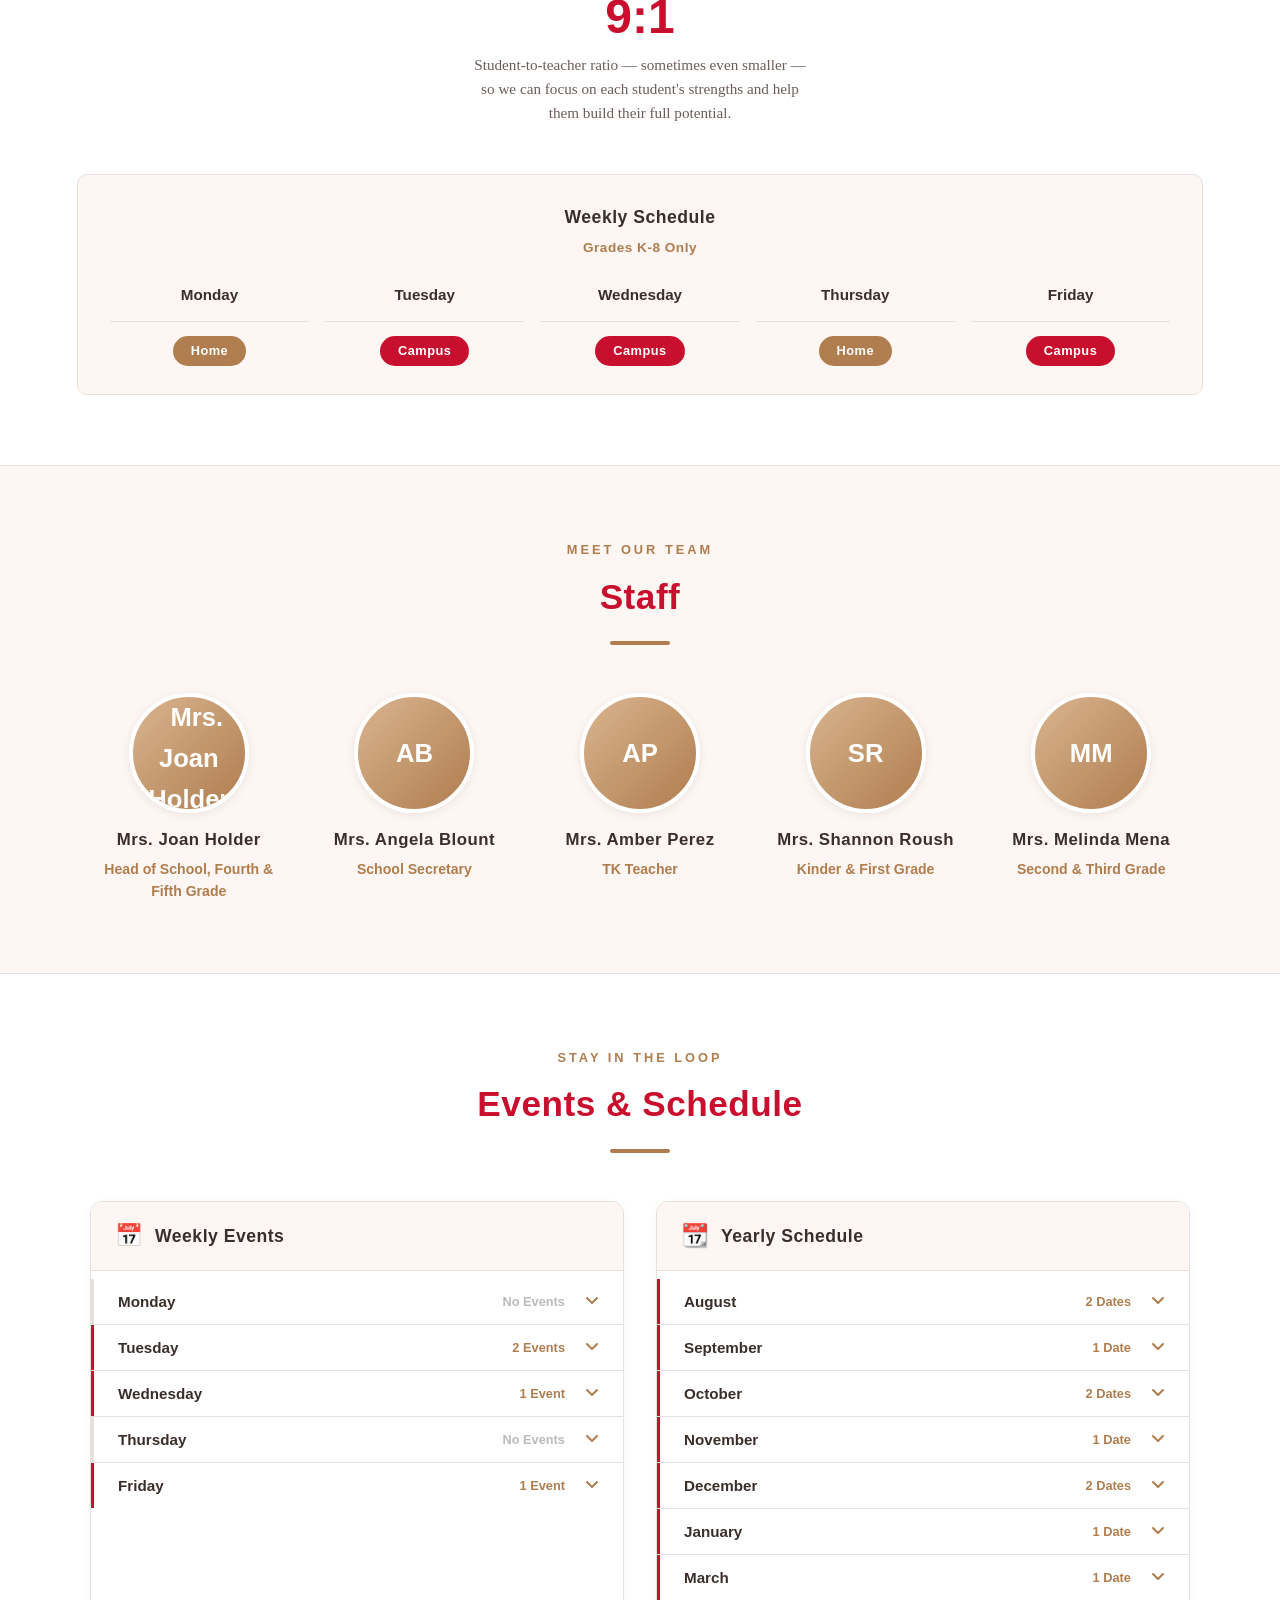
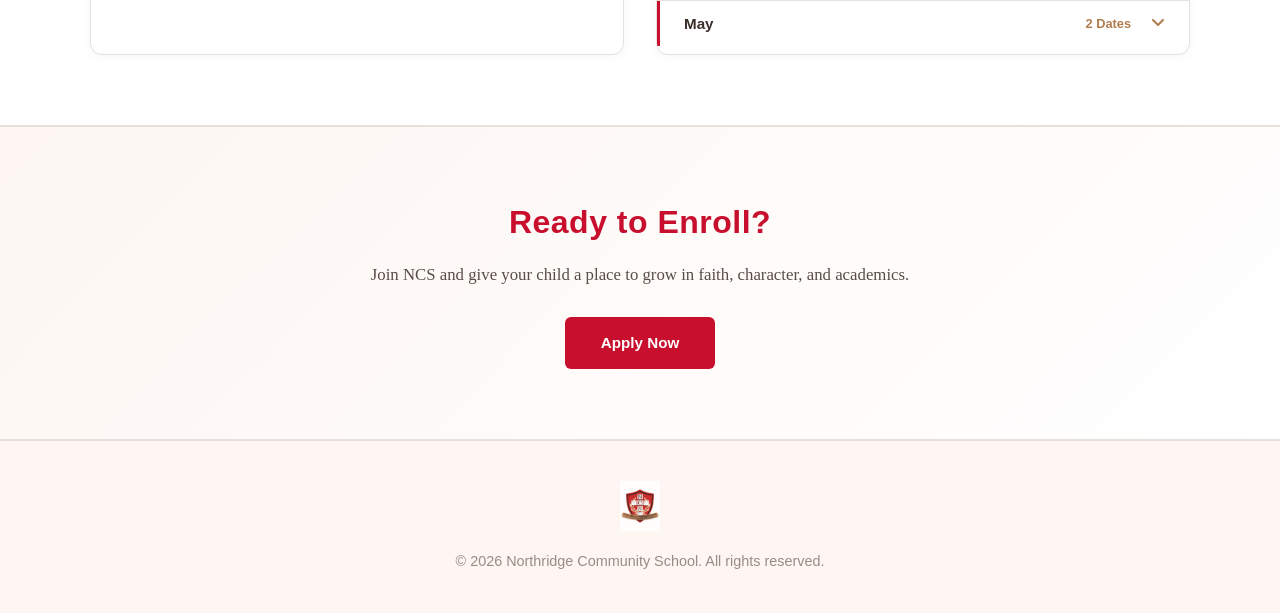
==== commit 4540b5f2: "Add files via upload" ====
--- a/about.html
+++ b/about.html
@@ -9,11 +9,12 @@
 <body>
 
 <nav>
-  <div class="brand">
+  <a href="index.html" class="brand">
     <img src="logo.png" alt="NCS Crest">
     <span>Northridge Community School</span>
-  </div>
+  </a>
   <ul class="nav-links" id="navLinks">
+    <li><a href="index.html">Home</a></li>
     <li><a href="about.html" class="active">About</a></li>
     <li><a href="admissions.html">Admissions</a></li>
     <li><a href="index.html#donate">Donate</a></li>
--- a/styles.css
+++ b/styles.css
@@ -231,3 +231,17 @@
   .page-header{padding:40px 6% 36px;}
   .page-header h1{font-size:1.9rem;}
 }
+
+/* Clickable brand logo */
+.brand{ text-decoration:none; }
+.brand:hover span{ text-decoration:underline; }
+
+/* Preview icon letters */
+.preview-icon-text{
+  width:64px;height:64px;border-radius:50%;background:var(--red);
+  display:flex;align-items:center;justify-content:center;
+  margin:0 auto 18px;
+  font-family:'Trebuchet MS',sans-serif;font-weight:700;
+  font-size:1.3rem;color:#fff;letter-spacing:1px;
+}
+.preview-icon-text.bronze{ background:var(--bronze); }
